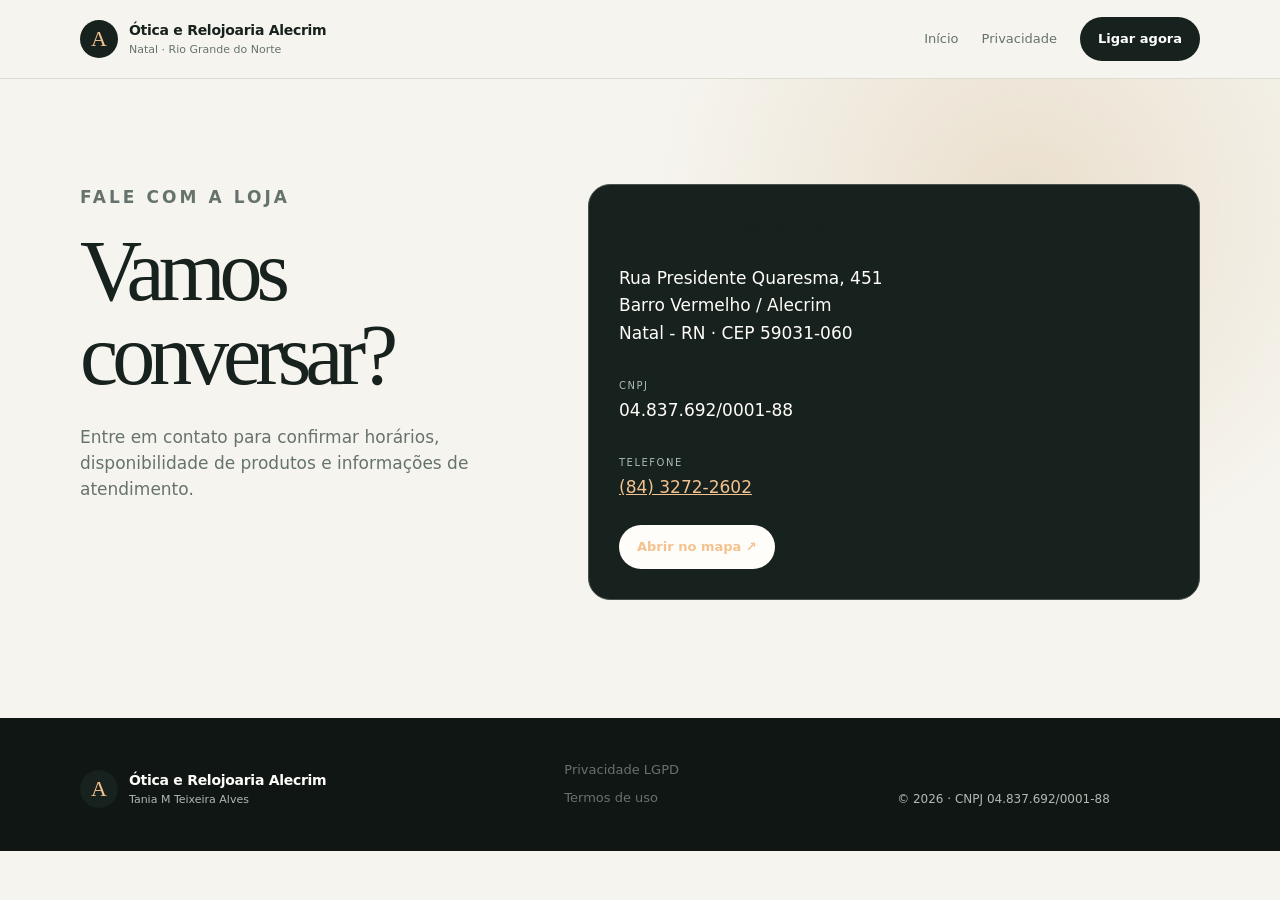
==== contato.html @ 4d1a38df "feat: rebuild company retail website with legal pages" ====
<!doctype html><html lang="pt-BR"><head><meta charset="utf-8"><meta name="viewport" content="width=device-width,initial-scale=1"><meta name="description" content="Contato da Ótica e Relojoaria Alecrim em Natal, RN."><title>Contato | Ótica e Relojoaria Alecrim</title><link rel="stylesheet" href="/styles.css"></head><body><header class="site-header"><div class="container nav-wrap"><a class="brand" href="/"><span class="brand-mark">A</span><span><strong>Ótica e Relojoaria Alecrim</strong><small>Natal · Rio Grande do Norte</small></span></a><nav><a href="/">Início</a><a href="/privacidade.html">Privacidade</a><a class="button button-dark" href="tel:+558432722602">Ligar agora</a></nav></div></header><main><section class="hero"><div class="container split"><div><p class="eyebrow">Fale com a loja</p><h1>Vamos conversar?</h1><p class="lead">Entre em contato para confirmar horários, disponibilidade de produtos e informações de atendimento.</p></div><div class="address-card" style="background:var(--ink);color:white"><p><strong>Ótica e Relojoaria Alecrim</strong></p><p>Rua Presidente Quaresma, 451<br>Barro Vermelho / Alecrim<br>Natal - RN · CEP 59031-060</p><p><small>CNPJ</small><br>04.837.692/0001-88</p><p><small>Telefone</small><br><a href="tel:+558432722602">(84) 3272-2602</a></p><a class="button button-light" href="https://www.google.com/maps/search/?api=1&query=Rua+Presidente+Quaresma+451+Natal+RN" target="_blank" rel="noopener">Abrir no mapa ↗</a></div></div></section></main><footer class="site-footer"><div class="container footer-grid"><div><a class="brand" href="/"><span class="brand-mark">A</span><span><strong>Ótica e Relojoaria Alecrim</strong><small>Tania M Teixeira Alves</small></span></a></div><div class="footer-links"><a href="/privacidade.html">Privacidade LGPD</a><a href="/termos-de-uso.html">Termos de uso</a></div><small class="muted">© 2026 · CNPJ 04.837.692/0001-88</small></div></footer></body></html>
---- styles.css ----
:root{--ink:#17211d;--muted:#66736d;--paper:#f6f4ee;--white:#fffdf9;--accent:#b86b36;--line:#dedbd1;--serif:Georgia,'Times New Roman',serif;--sans:Inter,ui-sans-serif,system-ui,-apple-system,BlinkMacSystemFont,'Segoe UI',sans-serif}*{box-sizing:border-box}html{scroll-behavior:smooth}body{margin:0;background:var(--paper);color:var(--ink);font-family:var(--sans);line-height:1.6}a{color:inherit}p{margin:0 0 1rem}.container{width:min(1120px,calc(100% - 40px));margin:auto}.site-header{background:rgba(246,244,238,.95);border-bottom:1px solid var(--line);position:sticky;top:0;z-index:5;backdrop-filter:blur(12px)}.nav-wrap{min-height:78px;display:flex;align-items:center;justify-content:space-between;gap:24px}.brand{display:inline-flex;align-items:center;gap:11px;text-decoration:none}.brand-mark{width:38px;height:38px;border-radius:50%;display:grid;place-items:center;background:var(--ink);color:#f3c28e;font-family:var(--serif);font-size:22px}.brand strong,.brand small{display:block}.brand strong{font-size:14px;letter-spacing:-.02em}.brand small{font-size:11px;color:var(--muted)}nav{display:flex;align-items:center;gap:23px;font-size:13px}nav a:not(.button),.footer-links a{text-decoration:none;color:var(--muted)}nav a:not(.button):hover,.footer-links a:hover{text-decoration:underline;color:var(--ink)}.button{display:inline-block;border-radius:999px;padding:12px 18px;text-decoration:none;font-size:13px;font-weight:700;transition:transform .18s ease,opacity .18s ease}.button:hover{transform:translateY(-2px)}.button-primary{background:var(--accent);color:white}.button-dark{background:var(--ink);color:white}.button-light{background:var(--white);color:var(--ink)}.hero{padding:105px 0 118px;background:radial-gradient(circle at 80% 20%,#eadfcd 0,transparent 32%),var(--paper)}.hero-grid{display:grid;grid-template-columns:1.15fr .85fr;gap:72px;align-items:center}.eyebrow{color:var(--accent);font-size:11px;font-weight:800;letter-spacing:.18em;text-transform:uppercase;margin-bottom:18px}.eyebrow-light{color:#f3c28e}.hero h1{font-family:var(--serif);font-size:clamp(48px,7vw,86px);line-height:.98;letter-spacing:-.07em;max-width:760px;margin:0 0 26px;font-weight:500}.lead{font-size:19px;line-height:1.55;color:#53615a;max-width:620px}.actions{display:flex;align-items:center;gap:20px;flex-wrap:wrap;margin-top:30px}.text-link{font-weight:700;font-size:14px;text-decoration:none}.hero-card{background:var(--ink);color:var(--white);padding:38px;border-radius:28px;box-shadow:20px 22px 0 #e4d3bd}.card-icon{color:#f3c28e;font-size:42px;line-height:1}.card-label{color:#f3c28e;font-size:11px;font-weight:800;letter-spacing:.18em;text-transform:uppercase;margin-top:24px}.hero-card h2{font-family:var(--serif);font-size:34px;line-height:1.05;font-weight:500;letter-spacing:-.04em}.hero-card p:last-child{color:#c5cec8}.section{padding:100px 0}.section-light{background:var(--white)}.split{display:grid;grid-template-columns:.8fr 1.2fr;gap:100px}.section h2{font-family:var(--serif);font-size:clamp(36px,5vw,60px);line-height:1.05;letter-spacing:-.06em;font-weight:500;margin:0 0 22px}.split p{color:var(--muted);font-size:17px}.split strong{color:var(--ink)}.cards{display:grid;grid-template-columns:repeat(3,1fr);gap:16px;margin-top:40px}.service-card{background:var(--white);border:1px solid var(--line);padding:28px;border-radius:20px;min-height:210px}.service-card span{color:var(--accent);font-weight:800;font-size:12px}.service-card h3{font-family:var(--serif);font-size:27px;font-weight:500;margin:34px 0 10px}.service-card p{color:var(--muted);font-size:14px}.section-ink{background:var(--ink);color:var(--white)}.location-grid{display:grid;grid-template-columns:1fr 1fr;gap:80px;align-items:center}.section-ink h2{max-width:560px}.section-ink p{color:#c5cec8;max-width:520px}.address-card{border:1px solid #48534c;border-radius:22px;padding:30px;font-size:16px}.address-card p{color:var(--white);margin-bottom:23px}.address-card a{color:#f3c28e}.address-card small{color:#aebbb3;text-transform:uppercase;font-size:10px;letter-spacing:.15em}.site-footer{background:#101613;color:var(--white);padding:42px 0}.footer-grid{display:grid;grid-template-columns:1.2fr .8fr .8fr;gap:30px;align-items:end}.footer-links{display:flex;flex-direction:column;gap:7px;font-size:13px}.muted{color:#aebbb3;font-size:12px}.site-footer .brand small{color:#aebbb3}@media(max-width:800px){.nav-wrap{align-items:flex-start;padding:18px 0;flex-direction:column}nav{width:100%;gap:14px;flex-wrap:wrap}.hero{padding:70px 0}.hero-grid,.split,.location-grid{grid-template-columns:1fr;gap:45px}.hero h1{font-size:56px}.cards{grid-template-columns:1fr}.footer-grid{grid-template-columns:1fr;align-items:start}.hero-card{box-shadow:10px 12px 0 #e4d3bd}}@media(prefers-reduced-motion:reduce){html{scroll-behavior:auto}.button{transition:none}}
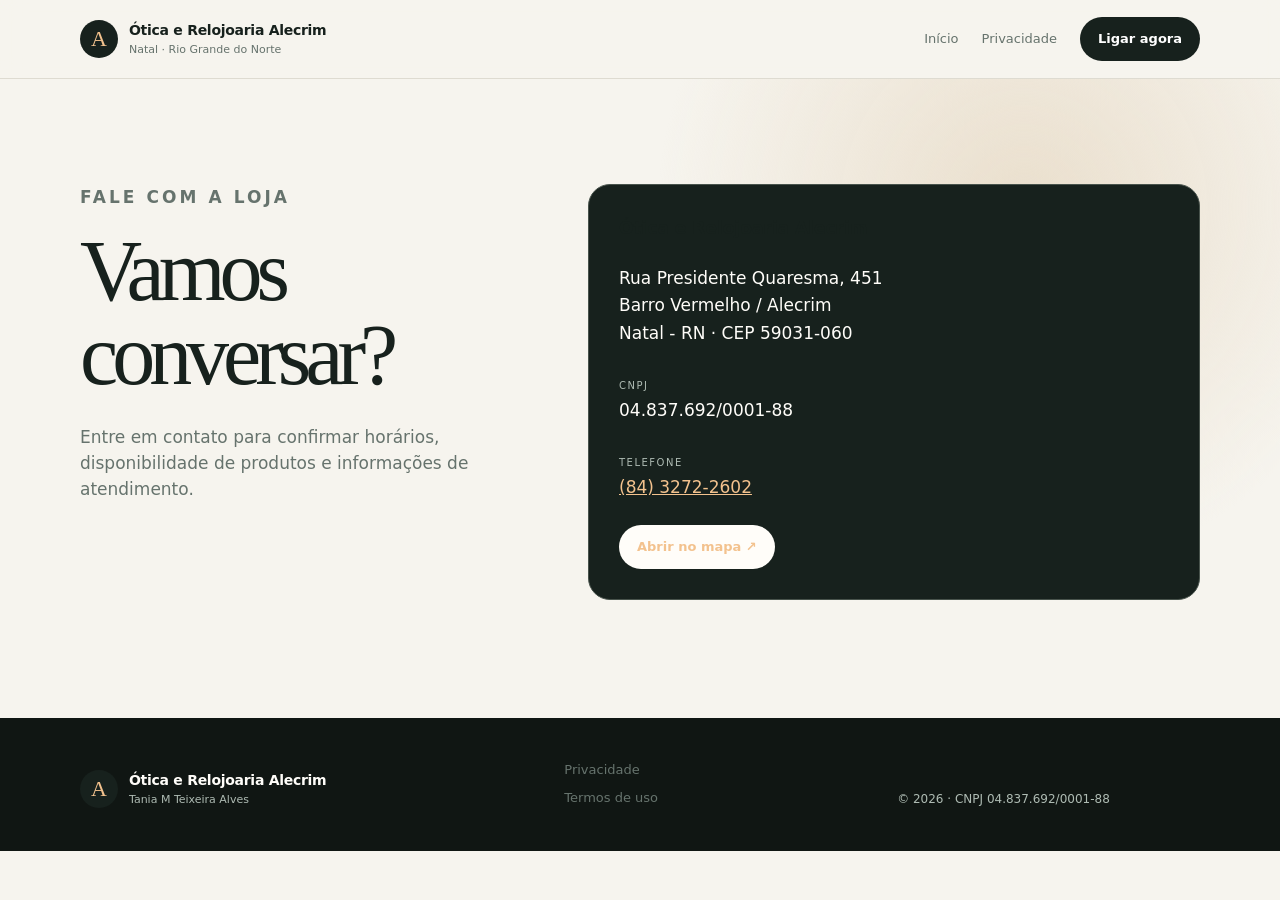
==== commit 7fc94fe8: "fix: simplify privacy navigation labels" ====
--- a/contato.html
+++ b/contato.html
@@ -1 +1 @@
-<!doctype html><html lang="pt-BR"><head><meta charset="utf-8"><meta name="viewport" content="width=device-width,initial-scale=1"><meta name="description" content="Contato da Ótica e Relojoaria Alecrim em Natal, RN."><title>Contato | Ótica e Relojoaria Alecrim</title><link rel="stylesheet" href="/styles.css"></head><body><header class="site-header"><div class="container nav-wrap"><a class="brand" href="/"><span class="brand-mark">A</span><span><strong>Ótica e Relojoaria Alecrim</strong><small>Natal · Rio Grande do Norte</small></span></a><nav><a href="/">Início</a><a href="/privacidade.html">Privacidade</a><a class="button button-dark" href="tel:+558432722602">Ligar agora</a></nav></div></header><main><section class="hero"><div class="container split"><div><p class="eyebrow">Fale com a loja</p><h1>Vamos conversar?</h1><p class="lead">Entre em contato para confirmar horários, disponibilidade de produtos e informações de atendimento.</p></div><div class="address-card" style="background:var(--ink);color:white"><p><strong>Ótica e Relojoaria Alecrim</strong></p><p>Rua Presidente Quaresma, 451<br>Barro Vermelho / Alecrim<br>Natal - RN · CEP 59031-060</p><p><small>CNPJ</small><br>04.837.692/0001-88</p><p><small>Telefone</small><br><a href="tel:+558432722602">(84) 3272-2602</a></p><a class="button button-light" href="https://www.google.com/maps/search/?api=1&query=Rua+Presidente+Quaresma+451+Natal+RN" target="_blank" rel="noopener">Abrir no mapa ↗</a></div></div></section></main><footer class="site-footer"><div class="container footer-grid"><div><a class="brand" href="/"><span class="brand-mark">A</span><span><strong>Ótica e Relojoaria Alecrim</strong><small>Tania M Teixeira Alves</small></span></a></div><div class="footer-links"><a href="/privacidade.html">Privacidade LGPD</a><a href="/termos-de-uso.html">Termos de uso</a></div><small class="muted">© 2026 · CNPJ 04.837.692/0001-88</small></div></footer></body></html>
+<!doctype html><html lang="pt-BR"><head><meta charset="utf-8"><meta name="viewport" content="width=device-width,initial-scale=1"><meta name="description" content="Contato da Ótica e Relojoaria Alecrim em Natal, RN."><title>Contato | Ótica e Relojoaria Alecrim</title><link rel="stylesheet" href="/styles.css"></head><body><header class="site-header"><div class="container nav-wrap"><a class="brand" href="/"><span class="brand-mark">A</span><span><strong>Ótica e Relojoaria Alecrim</strong><small>Natal · Rio Grande do Norte</small></span></a><nav><a href="/">Início</a><a href="/privacidade.html">Privacidade</a><a class="button button-dark" href="tel:+558432722602">Ligar agora</a></nav></div></header><main><section class="hero"><div class="container split"><div><p class="eyebrow">Fale com a loja</p><h1>Vamos conversar?</h1><p class="lead">Entre em contato para confirmar horários, disponibilidade de produtos e informações de atendimento.</p></div><div class="address-card" style="background:var(--ink);color:white"><p><strong>Ótica e Relojoaria Alecrim</strong></p><p>Rua Presidente Quaresma, 451<br>Barro Vermelho / Alecrim<br>Natal - RN · CEP 59031-060</p><p><small>CNPJ</small><br>04.837.692/0001-88</p><p><small>Telefone</small><br><a href="tel:+558432722602">(84) 3272-2602</a></p><a class="button button-light" href="https://www.google.com/maps/search/?api=1&query=Rua+Presidente+Quaresma+451+Natal+RN" target="_blank" rel="noopener">Abrir no mapa ↗</a></div></div></section></main><footer class="site-footer"><div class="container footer-grid"><div><a class="brand" href="/"><span class="brand-mark">A</span><span><strong>Ótica e Relojoaria Alecrim</strong><small>Tania M Teixeira Alves</small></span></a></div><div class="footer-links"><a href="/privacidade.html">Privacidade</a><a href="/termos-de-uso.html">Termos de uso</a></div><small class="muted">© 2026 · CNPJ 04.837.692/0001-88</small></div></footer></body></html>
